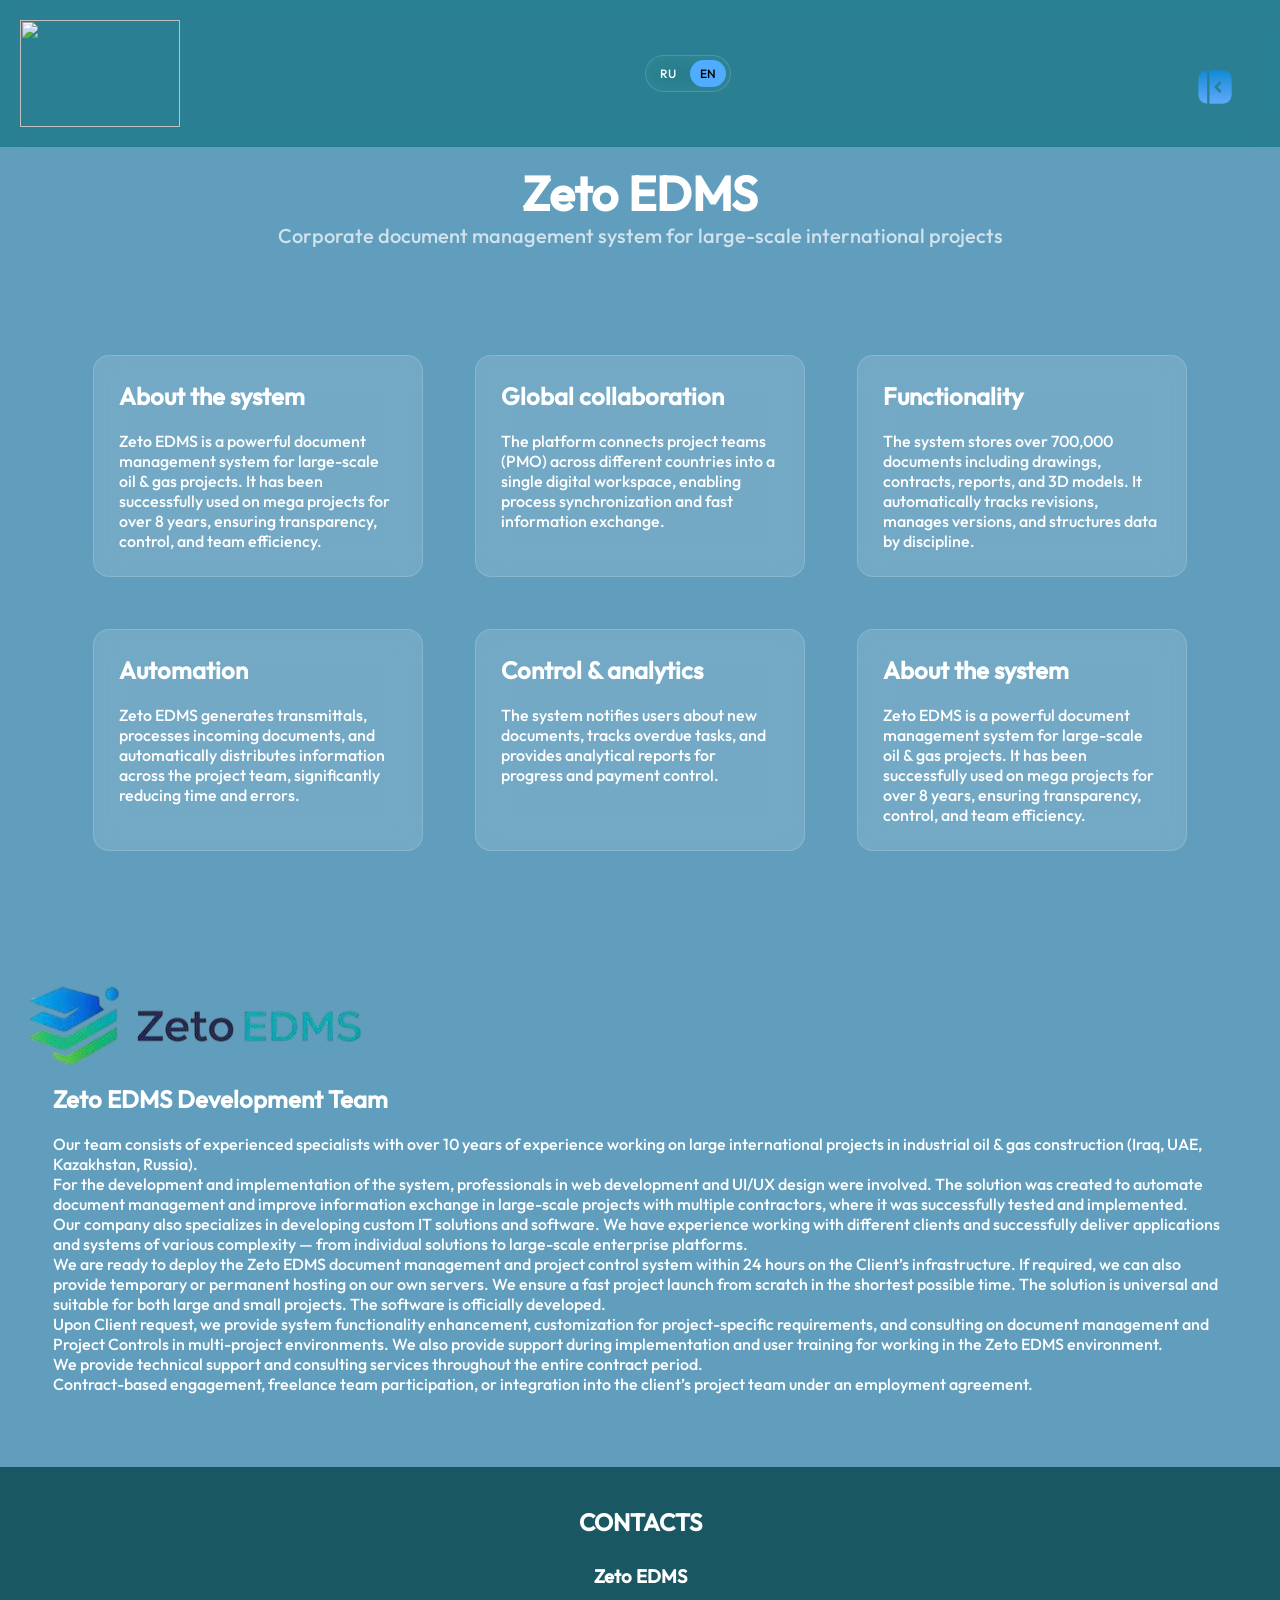
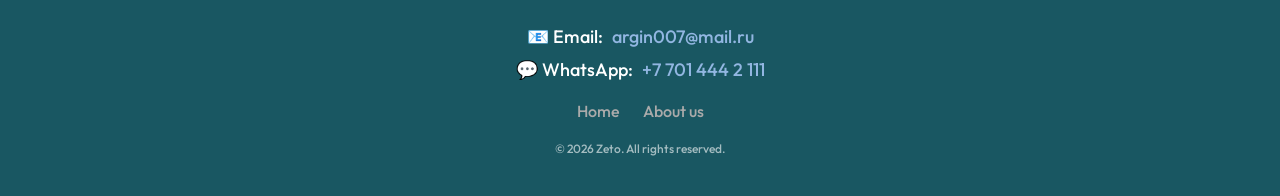
==== about.html @ 1a4a0e31 "first commit" ====
<!DOCTYPE html>
<html lang="en">
<head>
  <meta charset="UTF-8">
  <title>Modern Site</title>
  <link rel="stylesheet" href="style.css">
  <link rel="stylesheet" href="about.css">
</head>

<body>

  <!-- navbar -->
  <header class="navbar">
    <div class="logo" onclick="goHome()"><img class="logo" src='../project/pict/new_logo-removebg-preview.png' /></div>
    <div class="nav-right">
      <div class="lang-switch">
        <button data-lang="ru">RU</button>
        <button data-lang="en">EN</button>
      </div>

    </div>
    <div class="menu-btn" onclick="toggleMenu()"><img class="menu-btn" src="pict/sidebar.png"/></div>

  </header>

  <!-- sidebar (menu) -->
   
   <div class="sidebar" id="sidebar">
    <a href="index.html" data-i18n="home"></a>
    <a href="about.html" data-i18n="about"></a>
    <a href="#">Zeto EDMS trial version</a>
  </div>
  <div class="overlay" id="overlay" onclick="closeMenu()"></div>

  <!-- HERO -->
  <section class="about-hero fade-in">
  <h1>Zeto EDMS</h1>
  <p data-i18n="heroText"></p>
</section>

<section class="about-container">

  <div class="about-card fade-in">
    <h2 data-i18n="aboutTitle"></h2>
    <p data-i18n="aboutText"></p>
  </div>

  <div class="about-card fade-in">
   <h2 data-i18n="globalTitle"></h2>
    <p data-i18n="globalText"></p>
  </div>

  <div class="about-card fade-in">
    <h2 data-i18n="functionalityTitle"></h2>
    <p data-i18n="functionalityText"></p>
  </div>

  <div class="about-card fade-in">
    <h2 data-i18n="automationTitle"></h2>
    <p data-i18n="automationText"></p>
  </div>

  <div class="about-card fade-in">
    <h2 data-i18n="analyticsTitle"></h2>
    <p data-i18n="analyticsText"></p>
  </div>

  <div class="about-card fade-in">
    <h2 data-i18n="aboutTitle"></h2>
    <p data-i18n="aboutText"></p>
  </div>

</section>

<section>
    <div class="logo">
        <img src="./pict/new_logo-removebg-preview.png" alt="logo">
    </div>
</section>

<section class="team fade-in">

  <div class="team-content">
    <h2 data-i18n="teamTitle"></h2>

    <p data-i18n="teamText"></p>

    <p data-i18n="devText"></p>

    <p data-i18n="companyText"></p>

    <p data-i18n="deploymentText"></p>

    <p data-i18n="flexibilityText"></p>

    <p data-i18n="supportText"></p>

    <p data-i18n="cooperationText"></p>

  </div>
</section>

  <footer class="footer">
    <h2 data-i18n="contacts"></h2>

    <h3>Zeto EDMS</h3>

    <p class="contact">
    📧 Email:
    <a href="mailto:argin007@mail.ru" class="contact-link">argin007@mail.ru</a>
    </p>

    <p class="contact">
    💬 WhatsApp:
    <a href="https://wa.me/+77014442111" class="contact-link whatsapp">+7 701 444 2 111</a>
    </p>

    <div class="footer-links">
      <a data-i18n="home" href="index.html"></a>
      <a data-i18n="about" href="about.html"></a>
    </div>

    <p class="copyright">
      © 2026 Zeto. All rights reserved.
    </p>
  </footer>

  <script src="script.js"></script>

</body>
</html>
---- style.css ----
@font-face {
  font-family: "outfit";
  src: url('./fonts/Outfit/static/Outfit-Medium.ttf') format("truetype");
}
* {
  margin: 0;
  padding: 0;
  box-sizing: border-box;
  font-family: 'outfit', sans-serif;
}

body {
  background: #619ebd;
  color: rgb(7, 5, 53);
  font-family: "outfit", sans-serif;
}

/* NAVBAR */
.navbar {
  position: fixed;
  width: 100%;
  top: 0;
  display: flex;
  justify-content: space-between;
  padding: 20px;
  background: rgba(9, 109, 122, 0.621);
  z-index: 2000;
  backdrop-filter: blur(10px);
    align-items: center;
}


.logo {
  width: 120pt;
  height: 80pt;
  cursor: pointer;
}

.menu-btn {
  height: 30pt;
  width: 30pt;
  margin-right: 2%;
  margin-top: 2%;
  cursor:pointer;
}

/* SIDEBAR */
.sidebar {
  position: fixed;
  top: 0;
  right: -250px; 
  width: 250px;
  height: 100%;
  background: rgb(25, 87, 98);
  padding: 20px;
  transition: 0.3s;
  z-index: 3000;
  backdrop-filter: blur(10px);
}

.sidebar a {
  display: block;
  margin: 20px 0;
  color: white;
  text-decoration: none;
}

.sidebar.active {
  right: 0;
}

/* HERO */
.hero {
  position: relative;
  height: 100vh;
  overflow: hidden;
  display: flex;
  justify-content: center;
  align-items: center;
  text-align: center;
}

/* VIDEO */
.bg-video {
  pointer-events: none;
  position: absolute;
  top: 50%;
  left: 50%;
  width: 100%;
  height: 100%;
  object-fit: cover;
  transform: translate(-50%, -50%);
  z-index: -1;
}

/* затемнение (как у Apple) */
.hero::after {
  content: "";
  position: absolute;
  width: 100%;
  height: 100%;
  top: 0;
  left: 0;
  pointer-events: none;
}

/* контент поверх видео */
.hero-content {
  position: relative;
  z-index: 2;
  color: white;
}

.bg-video {
  pointer-events: none;
  animation: zoom 20s infinite alternate ease-in-out;
}

@keyframes zoom {
  from {
    transform: translate(-50%, -50%) scale(1);
  }
  to {
    transform: translate(-50%, -50%) scale(1.1);
  }
}

/* BUTTONS */
.btn {
  margin-top: 20px;
  padding: 12px 25px;
  border: none;
  border-radius: 25px;
  cursor: pointer;
  transition: 0.3s;
}

.btn:hover {
  transform: scale(1.1);
}

.small {
  padding: 8px 15px;
}

/* CARDS */
.section {
  padding: 100px 20px;
  text-align: center;
  font-size: 12pt;
}

.cards {
  display: flex;
  gap: 20px;
  justify-content: center;
  flex-wrap: wrap;
}

.card {
  background: rgba(255, 255, 255, 0.66);
  padding: 25px;
  border-radius: 15px;
  width: 250px;
  transition: 0.3s;
}

.card:hover {
  transform: translateY(-10px);
}



/* ANIMATION */
.fade-in {
  opacity: 0;
  transform: translateY(40px);
  transition: 0.9s;
  margin-bottom: 20pt;
}

.fade-in.show {
  opacity: 1;
  transform: translateY(0);
  margin: 10pt;
}


.hidden-text {
  margin-top: 10pt;
  max-height: 0;
  overflow: hidden;
  opacity: 0;
  transition: 0.5s ease;
  color: black;
}

.hidden-text.show {
  max-height: 200px;
  opacity: 1;
}
.overlay {
  position: fixed;
  top: 0;
  left: 0;
  width: 100%;
  height: 100%;
  background: rgba(0,0,0,0.4);
  opacity: 0;
  pointer-events: none;
  transition: 0.3s;
  z-index: 999;
}

.overlay.active {
  opacity: 1;
  pointer-events: all;
}

.clients {
  background: #f5f5f5;
  color: black;
  font-size: 17px;
}

.clients-logos {
  display: flex;
  justify-content: center;
  align-items: center;
  gap: 10px;
  flex-wrap: wrap;
  margin-top: 30px;
}

/* КЛЮЧЕВОЕ ИСПРАВЛЕНИЕ */
.clients-logos img {
  width: 150px;        
  height: 110px;        
  object-fit: contain; 
  padding: 9px;
  opacity: 0.75;
  transition: 0.3s ease;
  filter: grayscale(100%);
}

.clients-logos img.imgg {
  width: 180px;
  height: 140px;
}

/* hover эффект */
.clients-logos img:hover {
  opacity: 1;
  filter: grayscale(0%);
  transform: scale(1.08);
}

/* адаптив */
@media (max-width: 768px) {
  .clients-logos img {
    width: 110px;
    height: 60px;
  }
}


.footer {
  background: rgb(25, 87, 98);
  color: white;
  text-align: center;
  padding: 40px 20px;
  opacity: 0;
  transform: translateY(30px);
  animation: fadeUp 1s ease forwards;
}

.footer-links {
  margin: 20px 0;
}

.footer-links a {
  margin: 0 10px;
  color: #aaa;
  text-decoration: none;
  transition: 0.3s;
}

.footer-links a:hover {
  color: white;
}

.copyright {
  font-size: 12px;
  opacity: 0.6;
}


@keyframes fadeUp {
  to {
    opacity: 1;
    transform: translateY(0);
  }
}



.fade-in-about {
  opacity: 0;
  transform: translateY(60px) scale(0.98);
  transition: all 0.8s ease;
}

.fade-in-about.show {
  opacity: 1;
  transform: translateY(0) scale(1);
}


.about-card {
  background: rgba(255,255,255,0.04);
  backdrop-filter: blur(12px);
  border: 1px solid rgba(255,255,255,0.08);
  padding: 30px;
  border-radius: 20px;
  transition: 0.4s;
}

.about-card:hover {
  transform: translateY(-8px) scale(1.01);
  box-shadow: 0 20px 40px rgba(0,0,0,0.3);
}

.about-hero h1 {
  font-size: 56px;
  font-weight: 600;
}

.about-hero p {
  font-size: 20px;
  opacity: 0.7;
}

.footer h3{
  padding-bottom: 20pt;
}

.footer h2{
  padding-bottom: 20pt;
}


.nav-right {
  display: flex;
  align-items: center;
  gap: 12px;
}

/* LANG SWITCH */
.lang-switch {
  display: flex;
  gap: 4px;
  padding: 4px;
  border-radius: 999px;
  background: rgba(255,255,255,0.08);
  border: 1px solid rgba(255,255,255,0.15);
  backdrop-filter: blur(10px);
}

.lang-switch button {
  border: none;
  background: transparent;
  color: white;
  padding: 6px 10px;
  border-radius: 999px;
  font-size: 12px;
  cursor: pointer;
  transition: 0.3s;
}

.lang-switch button:hover {
  background: rgba(255,255,255,0.15);
}

.lang-switch button.active {
  background: #4facfe;
  color: black;
}



.contact {
  font-size: 18px;
  margin: 10px 0;
}

.contact-link {
  text-decoration: none;
  color: #92b6e1;
  margin-left: 5px;
  position: relative;
  display: inline-block;
  transition: all 0.3s ease;
}


.contact-link:hover {
  color: #007BFF;
  transform: translateY(-3px) scale(1.05);
}


.contact-link::after {
  content: "";
  position: absolute;
  width: 0%;
  height: 2px;
  left: 0;
  bottom: -3px;
  background-color: #007BFF;
  transition: width 0.3s ease;
}

.contact-link:hover::after {
  width: 100%;
}

/* 💬 отдельный стиль для WhatsApp */
.contact-link.whatsapp:hover {
  color: #25D366;
}

.contact-link.whatsapp::after {
  background-color: #25D366;
}
---- about.css ----
.about-hero {
  padding: 150px 20px 40px;
  text-align: center;
  color: white;
}

.about-hero h1 {
  font-size: 48px;
}

.about-container {
  display: grid;
  grid-template-columns: repeat(auto-fit, minmax(280px, 1fr));
  gap: 25px;
  padding: 40px;
  max-width: 1200px;
  margin: 0 auto;
}

.about-container h2{
    margin-bottom: 15pt;
}

.about-card {
  background: rgba(255, 255, 255, 0.12);
  backdrop-filter: blur(14px);
  border: 1px solid rgba(255,255,255,0.15);
  padding: 25px;
  border-radius: 16px;
  color: white;
  transition: 0.3s ease;
}

.about-card:hover {
  transform: translateY(-6px);
  box-shadow: 0 20px 40px rgba(0,0,0,0.25);
}

.team {
  padding: 60px 40px;
  color: white;
}


.fade-in {
  opacity: 0;
  transform: translateY(60px) scale(0.98);
  transition: all 0.8s ease;
}

.fade-in.show {
  opacity: 1;
  transform: translateY(0) scale(1);
}

.team-content h2{
    margin-bottom: 15pt;
}

.logo img{
    text-align: center;
}
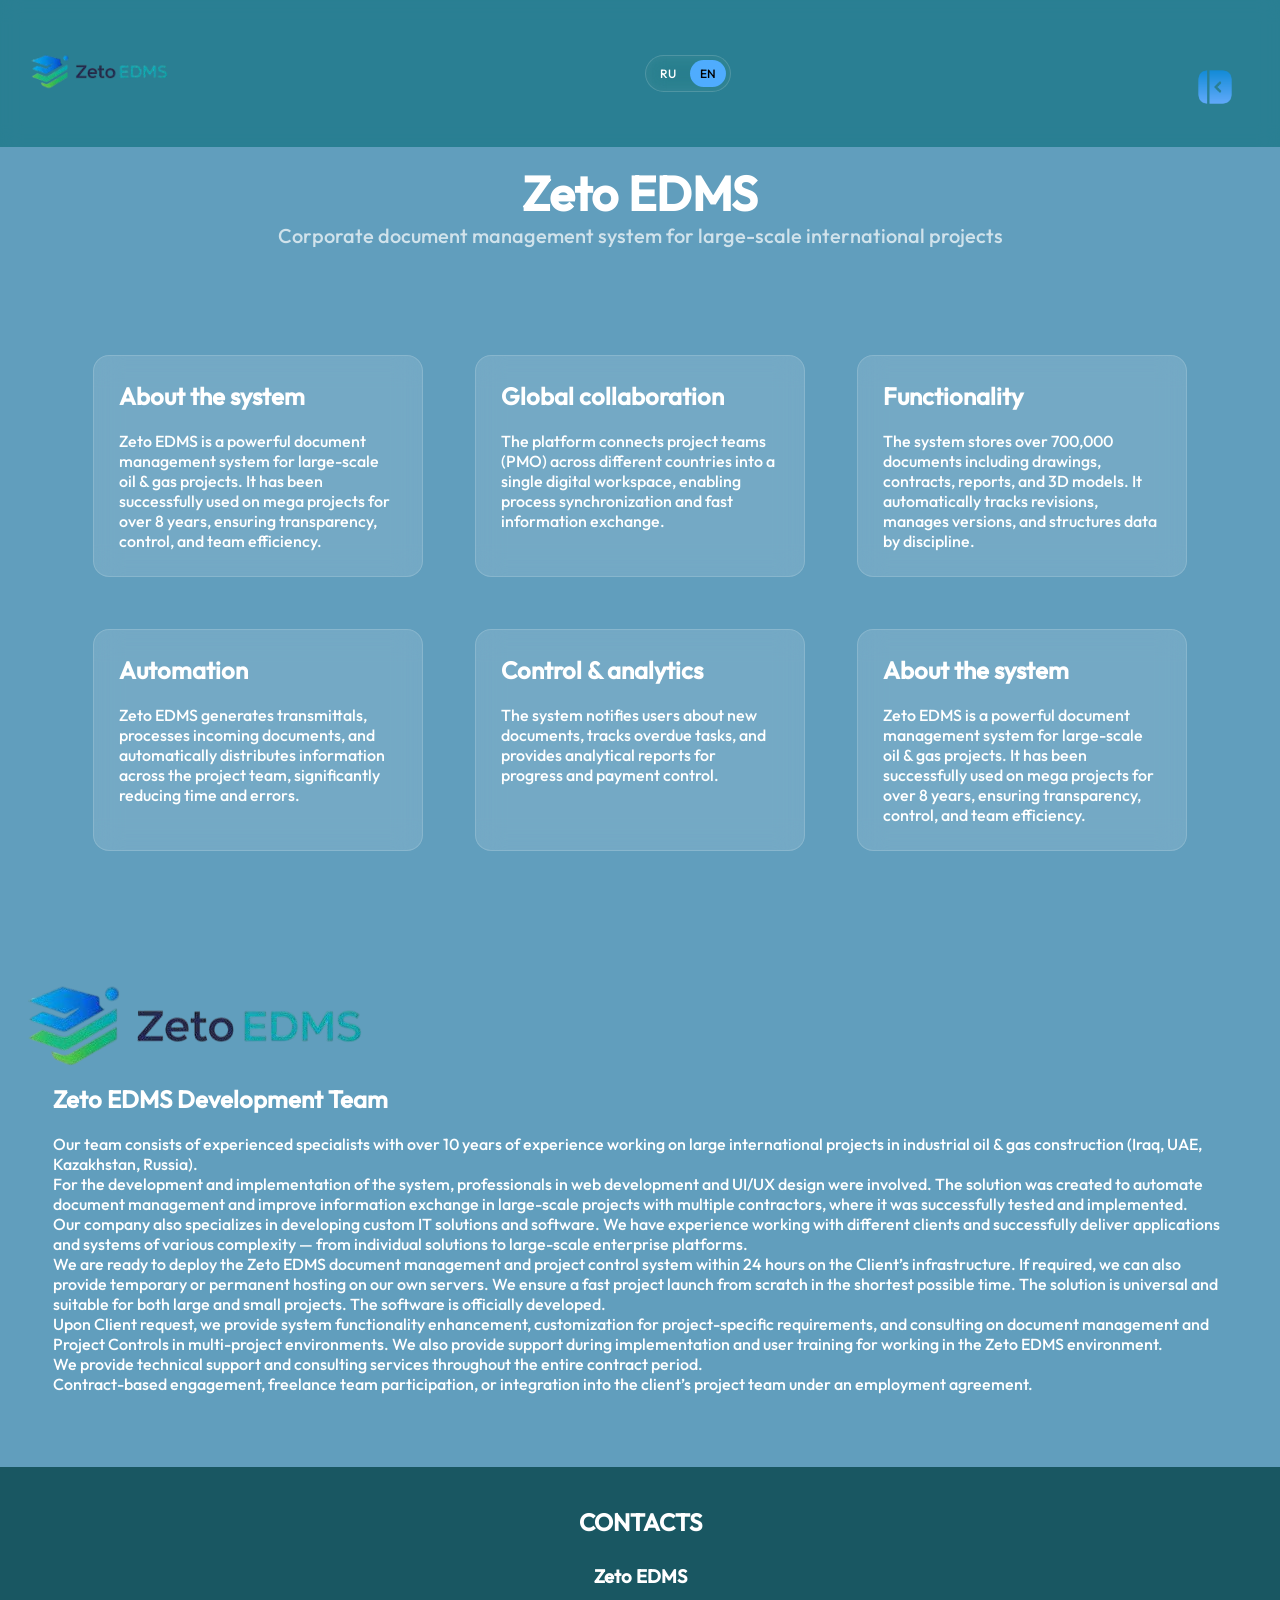
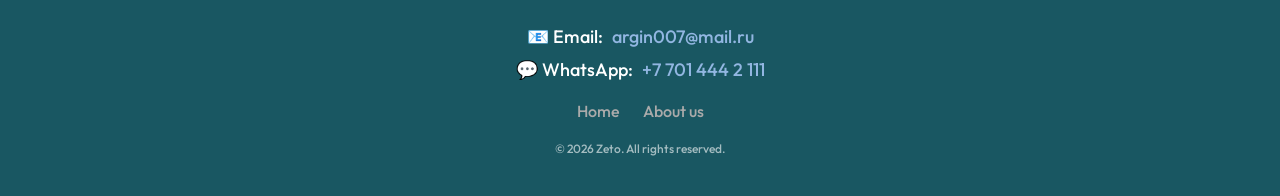
==== commit 692c9fb4: "added new pictures" ====
--- a/about.html
+++ b/about.html
@@ -11,7 +11,7 @@
 
   <!-- navbar -->
   <header class="navbar">
-    <div class="logo" onclick="goHome()"><img class="logo" src='../project/pict/new_logo-removebg-preview.png' /></div>
+    <div class="logo" onclick="goHome()"><img class="logo" src="./pict/new_logo-removebg-preview.png" alt="logo"></div>
     <div class="nav-right">
       <div class="lang-switch">
         <button data-lang="ru">RU</button>
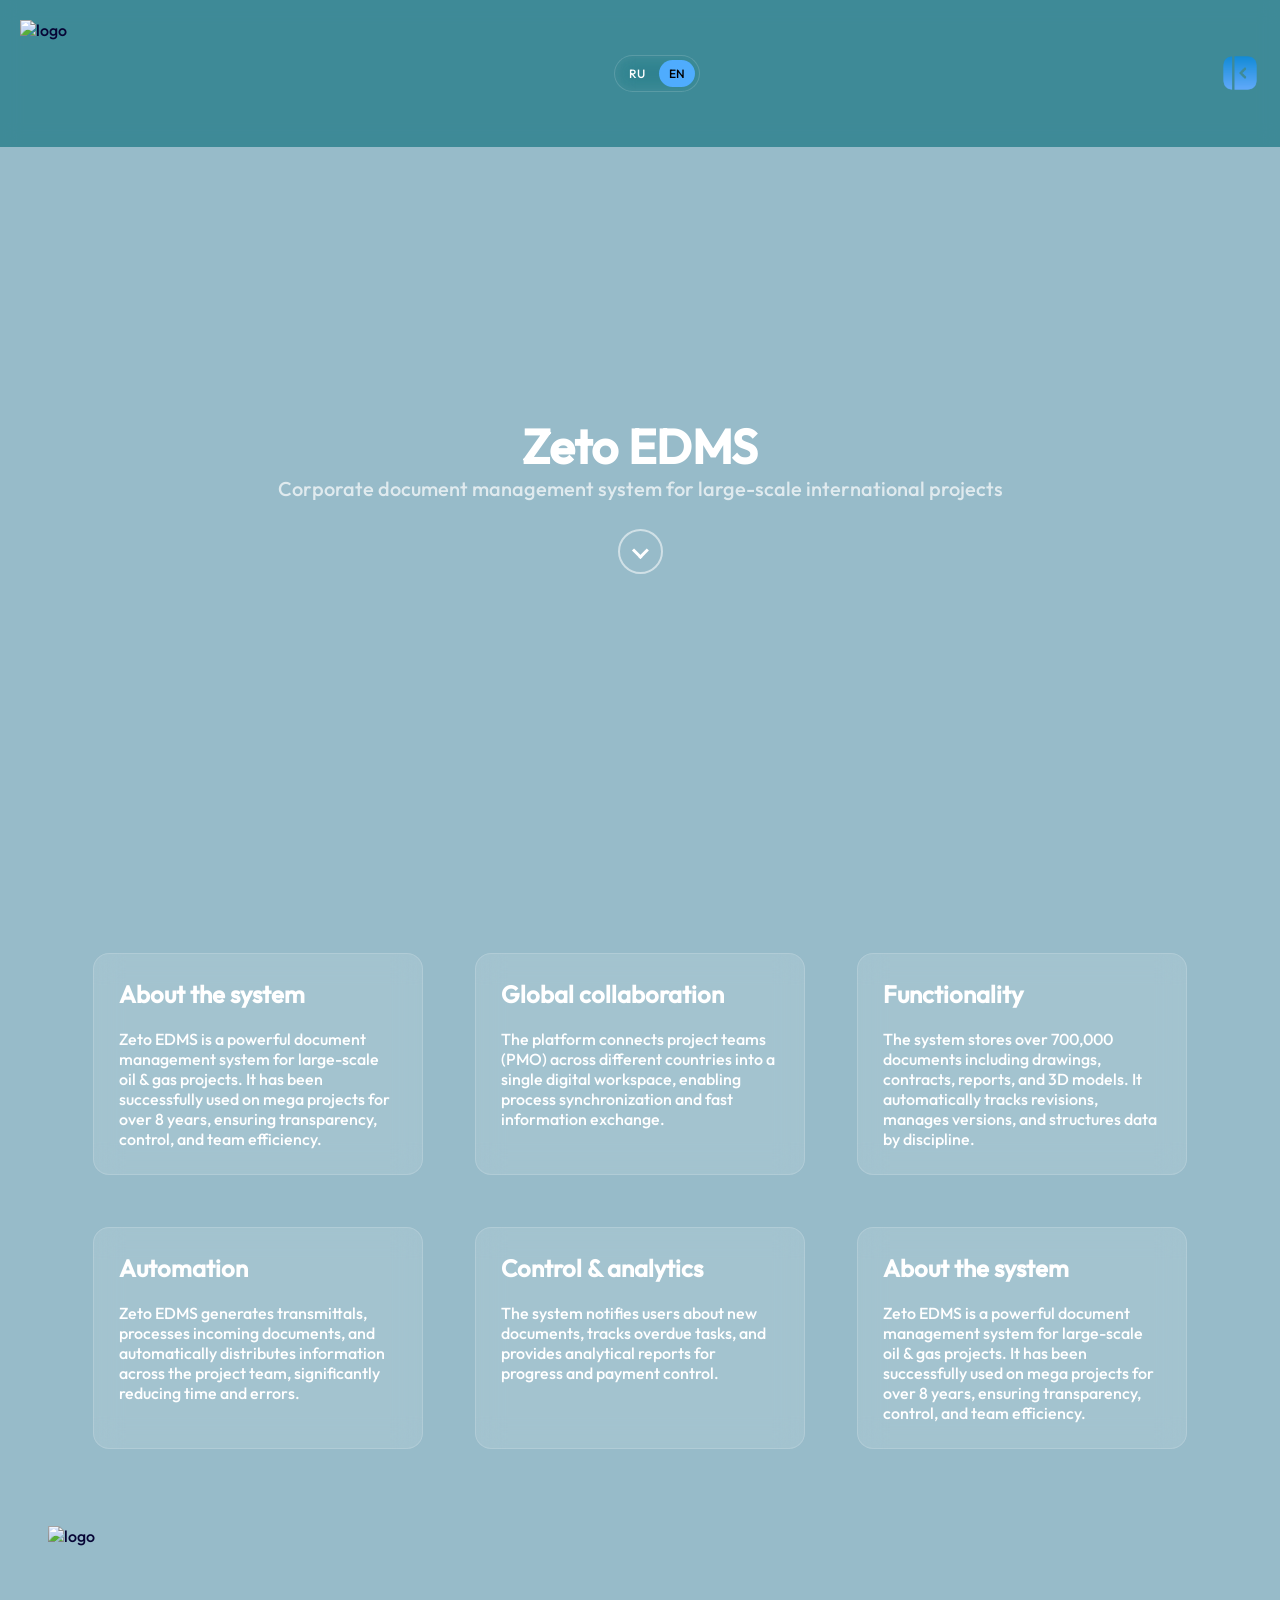
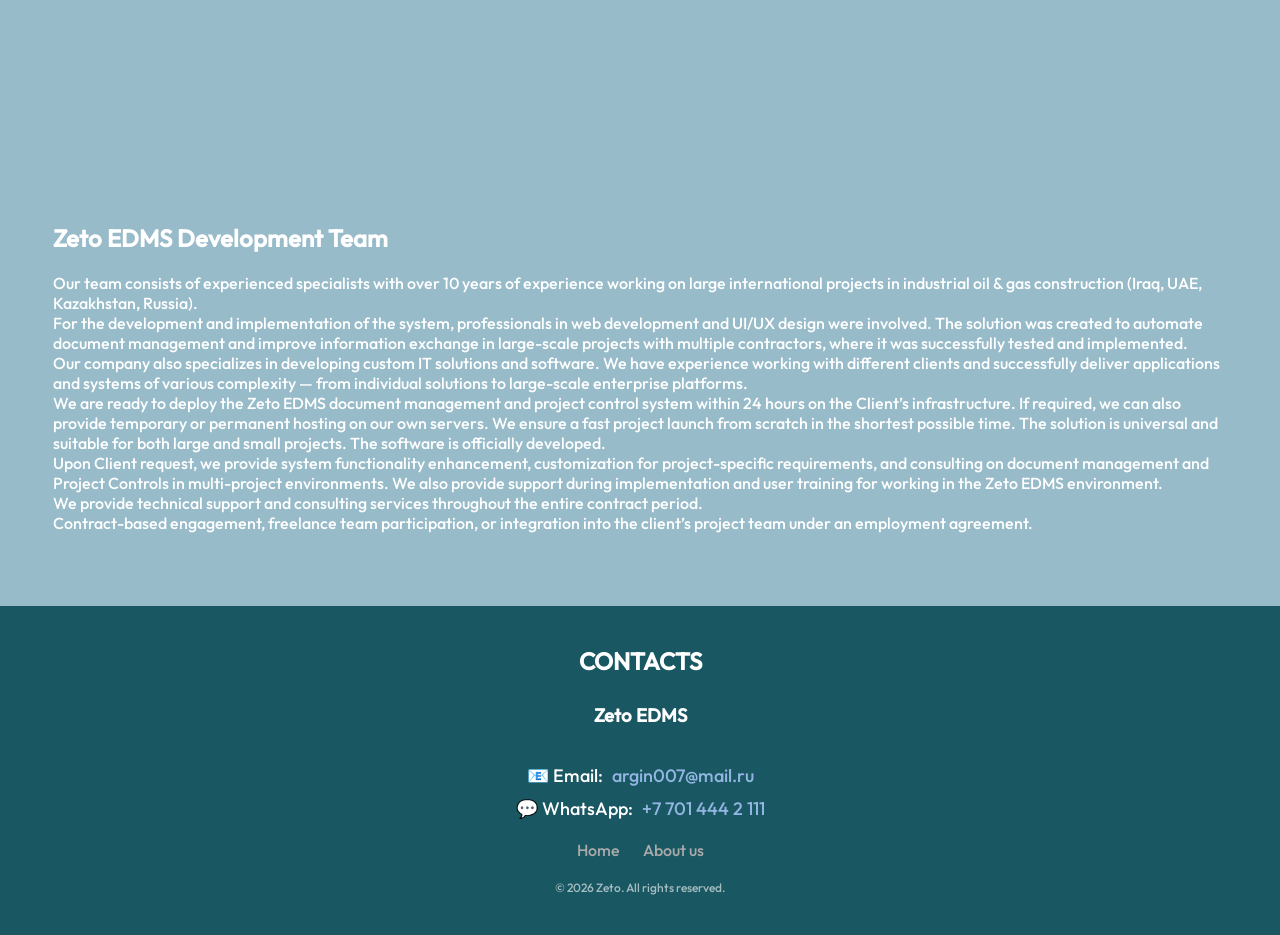
==== commit cf274fed: "Update logo URLs and enhance styling for logo sections" ====
--- a/about.html
+++ b/about.html
@@ -2,6 +2,7 @@
 <html lang="en">
 <head>
   <meta charset="UTF-8">
+  <meta name="viewport" content="width=device-width, initial-scale=1.0">
   <title>Modern Site</title>
   <link rel="stylesheet" href="style.css">
   <link rel="stylesheet" href="about.css">
@@ -11,13 +12,12 @@
 
   <!-- navbar -->
   <header class="navbar">
-    <div class="logo" onclick="goHome()"><img class="logo" src="./pict/new_logo-removebg-preview.png" alt="logo"></div>
+    <div class="logo" onclick="goHome()"><img class="logo" src="https://zeto-edms.com/images/zetoEDMS.png" alt="logo"></div>
     <div class="nav-right">
       <div class="lang-switch">
         <button data-lang="ru">RU</button>
         <button data-lang="en">EN</button>
       </div>
-
     </div>
     <div class="menu-btn" onclick="toggleMenu()"><img class="menu-btn" src="pict/sidebar.png"/></div>
 
@@ -28,17 +28,20 @@
    <div class="sidebar" id="sidebar">
     <a href="index.html" data-i18n="home"></a>
     <a href="about.html" data-i18n="about"></a>
-    <a href="#">Zeto EDMS trial version</a>
+    <a href="https://armado.cheshirehomekyrenia.org/index.php?c=auth&m=login">Zeto EDMS trial version</a>
   </div>
   <div class="overlay" id="overlay" onclick="closeMenu()"></div>
 
   <!-- HERO -->
-  <section class="about-hero fade-in">
+  <section class="about-hero">
   <h1>Zeto EDMS</h1>
   <p data-i18n="heroText"></p>
+  <a class="scroll-cue" href="#about-cards" aria-label="Scroll down">
+    <span></span>
+  </a>
 </section>
 
-<section class="about-container">
+<section class="about-container" id="about-cards">
 
   <div class="about-card fade-in">
     <h2 data-i18n="aboutTitle"></h2>
@@ -72,9 +75,9 @@
 
 </section>
 
-<section>
+<section class="about-logo-section">
     <div class="logo">
-        <img src="./pict/new_logo-removebg-preview.png" alt="logo">
+        <img src="https://zeto-edms.com/images/zetoEDMS.png" alt="logo">
     </div>
 </section>
 
--- a/style.css
+++ b/style.css
@@ -10,9 +10,10 @@
 }
 
 body {
-  background: #619ebd;
+  background: #97bbc9;
   color: rgb(7, 5, 53);
   font-family: "outfit", sans-serif;
+  overflow-x: hidden;
 }
 
 /* NAVBAR */
@@ -26,7 +27,7 @@
   background: rgba(9, 109, 122, 0.621);
   z-index: 2000;
   backdrop-filter: blur(10px);
-    align-items: center;
+  align-items: center;
 }
 
 
@@ -39,9 +40,8 @@
 .menu-btn {
   height: 30pt;
   width: 30pt;
-  margin-right: 2%;
-  margin-top: 2%;
-  cursor:pointer;
+  cursor: pointer;
+  align-items: center;
 }
 
 /* SIDEBAR */
@@ -351,12 +351,14 @@
 
 .nav-right {
   display: flex;
+  margin-right: 7%;
   align-items: center;
   gap: 12px;
 }
 
 /* LANG SWITCH */
 .lang-switch {
+  justify-content: center;
   display: flex;
   gap: 4px;
   padding: 4px;
@@ -431,4 +433,111 @@
 
 .contact-link.whatsapp::after {
   background-color: #25D366;
+}
+
+@media (max-width: 900px) {
+  .navbar {
+    padding: 12px 14px;
+  }
+
+  .logo {
+    width: 88px;
+    height: 58px;
+  }
+
+  .menu-btn {
+    width: 30px;
+    height: 30px;
+    margin: 0;
+  }
+
+  .sidebar {
+    width: min(78vw, 280px);
+    right: calc(-1 * min(78vw, 280px));
+  }
+
+  .hero-content {
+    padding: 0 14px;
+  }
+
+  .hero-content h1 {
+    font-size: 32px;
+    line-height: 1.15;
+  }
+
+  .hero-content p {
+    font-size: 16px;
+    line-height: 1.45;
+    max-width: 680px;
+    margin: 8px auto 0;
+  }
+
+  .section {
+    padding: 72px 14px;
+  }
+
+  .cards {
+    gap: 14px;
+  }
+
+  .card {
+    width: 100%;
+    max-width: 420px;
+  }
+
+  .clients {
+    font-size: 15px;
+  }
+
+  .clients-logos {
+    gap: 6px;
+    margin-top: 20px;
+  }
+
+  .clients-logos img {
+    width: 102px;
+    height: 64px;
+    padding: 6px;
+  }
+
+  .clients-logos img.imgg {
+    width: 126px;
+    height: 78px;
+  }
+
+  .footer {
+    padding: 30px 14px;
+  }
+
+  .contact {
+    font-size: 16px;
+  }
+}
+
+@media (max-width: 560px) {
+  .hero {
+    min-height: 88vh;
+  }
+
+  .hero-content h1 {
+    font-size: 28px;
+  }
+
+  .hero-content p {
+    font-size: 15px;
+  }
+
+  .btn {
+    width: 100%;
+    max-width: 280px;
+  }
+
+  .lang-switch button {
+    padding: 6px 8px;
+    font-size: 11px;
+  }
+
+  .footer-links a {
+    margin: 0 6px;
+  }
 }
--- a/about.css
+++ b/about.css
@@ -1,11 +1,42 @@
 .about-hero {
-  padding: 150px 20px 40px;
+  min-height: 100vh;
+  padding: 130px 20px 40px;
   text-align: center;
   color: white;
+  display: flex;
+  flex-direction: column;
+  justify-content: center;
+  align-items: center;
 }
 
 .about-hero h1 {
   font-size: 48px;
+}
+
+.about-hero p {
+  max-width: 860px;
+}
+
+.scroll-cue {
+  margin-top: 28px;
+  width: 45px;
+  height: 45px;
+  border: 2px solid rgba(255, 255, 255, 0.55);
+  border-radius: 999px;
+  display: inline-flex;
+  justify-content: center;
+  align-items: center;
+  padding-right: 3px;
+  text-decoration: none;
+  animation: cueFloat 1.6s ease-in-out infinite;
+}
+
+.scroll-cue span {
+  width: 12px;
+  height: 12px;
+  border-right: 3px solid #ffffff;
+  border-bottom: 3px solid #ffffff;
+  transform: rotate(45deg) translateY(-2px);
 }
 
 .about-container {
@@ -57,6 +88,88 @@
     margin-bottom: 15pt;
 }
 
+.about-logo-section {
+  padding: 24px 24px 10px;
+}
+
+.about-logo-section .logo {
+  width: 240pt;
+  height: 160pt;
+  margin-left: 24px;
+}
+
 .logo img{
-    text-align: center;
+  width: 100%;
+  height: 100%;
+  object-fit: contain;
+  display: block;
+}
+
+@keyframes cueFloat {
+  0%,
+  100% {
+    transform: translateY(0);
+    opacity: 0.85;
+  }
+
+  50% {
+    transform: translateY(6px);
+    opacity: 1;
+  }
+}
+
+@media (max-width: 900px) {
+  .about-hero {
+    min-height: 92vh;
+    padding: 116px 14px 24px;
+  }
+
+  .about-hero h1 {
+    font-size: 36px;
+  }
+
+  .about-container {
+    grid-template-columns: repeat(2, minmax(0, 1fr));
+    gap: 16px;
+    padding: 18px 14px 28px;
+  }
+
+  .team {
+    padding: 42px 14px;
+  }
+}
+
+@media (max-width: 640px) {
+  .about-hero h1 {
+    font-size: 30px;
+  }
+
+  .about-hero p {
+    font-size: 18px;
+    line-height: 1.35;
+  }
+
+  .scroll-cue {
+    margin-top: 20px;
+    width: 40px;
+    height: 40px;
+  }
+
+  .about-container {
+    grid-template-columns: 1fr;
+  }
+
+  .about-card {
+    padding: 18px;
+  }
+
+  .team {
+    padding: 34px 14px;
+  }
+
+  .about-logo-section .logo {
+    width: 190pt;
+    height: 126pt;
+    margin-left: 12px;
+  }
 }
